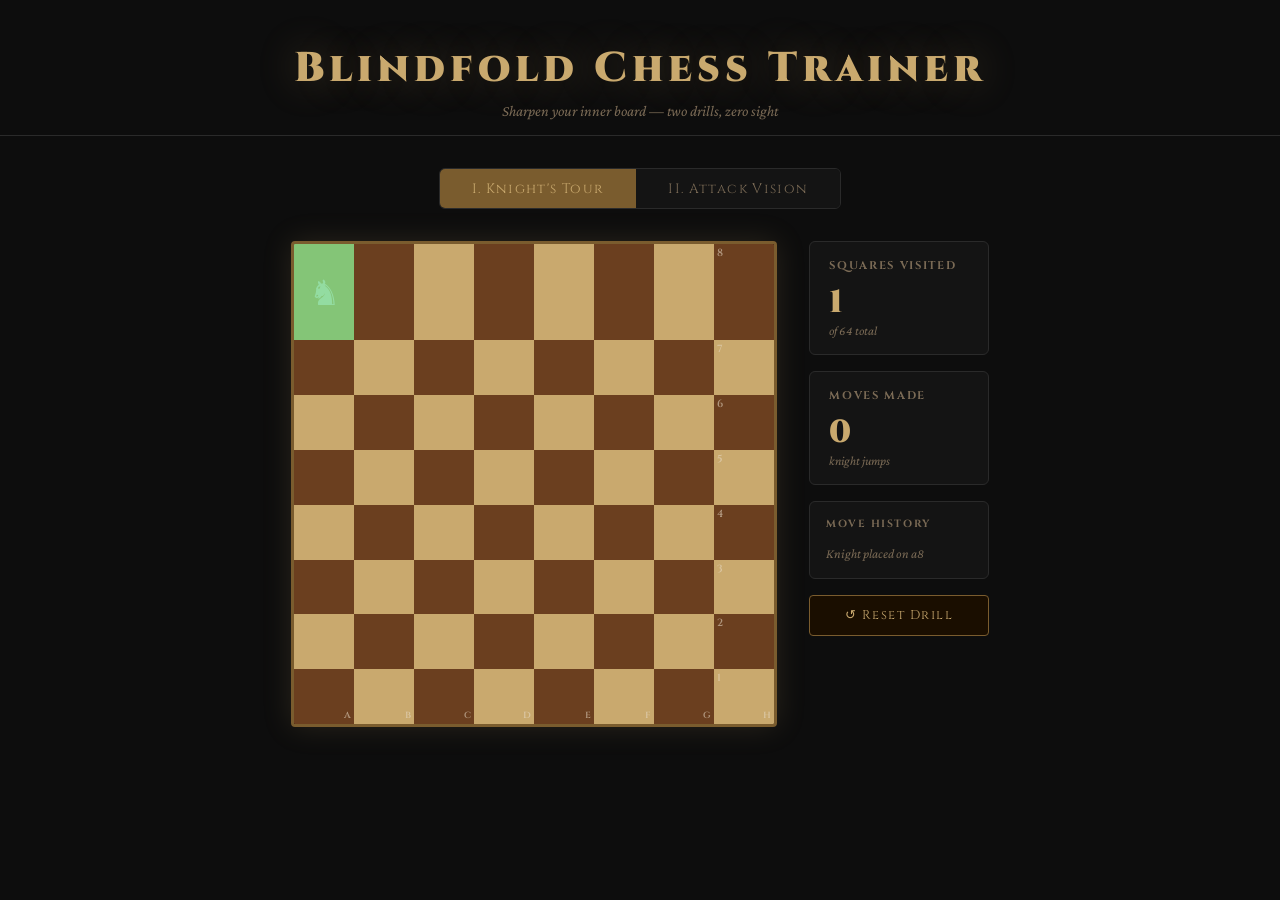
==== index.html @ e9a82d66 "added capability to make github pages website" ====
<!DOCTYPE html>
<html lang="en">

<head>
    <meta charset="UTF-8" />
    <meta name="viewport" content="width=device-width, initial-scale=1.0" />
    <title>Blindfold Chess Trainer</title>

    <!--
    ╔══════════════════════════════════════════════════════╗
    ║  DEPLOYMENT CONFIG                                   ║
    ║  Change BASE_URL to your domain if you go live.     ║
    ╚══════════════════════════════════════════════════════╝
  -->
    <script>
        const CONFIG = {
            BASE_URL: "https://r1shabh.github.io/Blindfold-Chess-Drills",  // ← GitHub Pages URL
            PORT: null,                                                      // ← no port needed for GitHub Pages
        };
    </script>

    <link rel="preconnect" href="https://fonts.googleapis.com" />
    <link rel="preconnect" href="https://fonts.gstatic.com" crossorigin />
    <link
        href="https://fonts.googleapis.com/css2?family=Cinzel:wght@400;600;900&family=Crimson+Pro:ital,wght@0,300;0,400;1,300&display=swap"
        rel="stylesheet" />

    <style>
        /* ── Variables ── */
        :root {
            --bg: #0d0d0d;
            --panel: #141414;
            --border: #2a2a2a;
            --light-sq: #c9a96e;
            --dark-sq: #6b3f1f;
            --highlight: #4ade8088;
            --knight-clr: #e8d5b7;
            --accent: #c9a96e;
            --accent-dim: #7a5c2e;
            --text: #e8dcc8;
            --text-dim: #7a6a55;
            --yes: #2d6a4f;
            --yes-hover: #40916c;
            --no: #7b2d2d;
            --no-hover: #c1121f;
            --correct: #52b788;
            --incorrect: #e63946;
            --attacked: rgba(255, 80, 80, 0.55);
            --safe: rgba(80, 200, 120, 0.45);
        }

        *,
        *::before,
        *::after {
            box-sizing: border-box;
            margin: 0;
            padding: 0;
        }

        body {
            background: var(--bg);
            color: var(--text);
            font-family: 'Crimson Pro', Georgia, serif;
            min-height: 100vh;
            display: flex;
            flex-direction: column;
            align-items: center;
        }

        /* ── Header ── */
        header {
            width: 100%;
            text-align: center;
            padding: 2.5rem 1rem 1rem;
            border-bottom: 1px solid var(--border);
        }

        header h1 {
            font-family: 'Cinzel', serif;
            font-weight: 900;
            font-size: clamp(1.6rem, 4vw, 2.6rem);
            letter-spacing: .12em;
            color: var(--accent);
            text-shadow: 0 0 40px rgba(201, 169, 110, .3);
        }

        header p {
            font-size: .95rem;
            color: var(--text-dim);
            font-style: italic;
            margin-top: .4rem;
        }

        /* ── Tab nav ── */
        nav {
            display: flex;
            gap: 0;
            margin: 2rem auto 0;
            border: 1px solid var(--border);
            border-radius: 6px;
            overflow: hidden;
        }

        nav button {
            font-family: 'Cinzel', serif;
            font-size: .85rem;
            letter-spacing: .1em;
            padding: .65rem 2rem;
            border: none;
            background: var(--panel);
            color: var(--text-dim);
            cursor: pointer;
            transition: background .2s, color .2s;
        }

        nav button.active {
            background: var(--accent-dim);
            color: var(--accent);
        }

        nav button:hover:not(.active) {
            background: #1e1e1e;
            color: var(--text);
        }

        /* ── Main content ── */
        main {
            width: 100%;
            max-width: 900px;
            padding: 2rem 1rem 3rem;
        }

        .drill {
            display: none;
            flex-direction: column;
            align-items: center;
            gap: 1.8rem;
        }

        .drill.visible {
            display: flex;
        }

        /* ── Board wrapper ── */
        .board-area {
            display: flex;
            gap: 2rem;
            align-items: flex-start;
            flex-wrap: wrap;
            justify-content: center;
        }

        /* ── Chessboard ── */
        .board-frame {
            border: 3px solid var(--accent-dim);
            box-shadow: 0 0 30px rgba(201, 169, 110, .15), inset 0 0 0 1px #000;
            border-radius: 4px;
            overflow: hidden;
        }

        .board {
            display: grid;
            grid-template-columns: repeat(8, 1fr);
            width: min(72vw, 480px);
            height: min(72vw, 480px);
        }

        .sq {
            position: relative;
            display: flex;
            align-items: center;
            justify-content: center;
            font-size: clamp(1.6rem, 5vw, 2.2rem);
            cursor: default;
            transition: background .15s;
            user-select: none;
        }

        .sq.light {
            background: var(--light-sq);
        }

        .sq.dark {
            background: var(--dark-sq);
        }

        .sq.visited::after {
            content: '';
            position: absolute;
            inset: 0;
            background: var(--highlight);
            pointer-events: none;
        }

        .sq.clickable {
            cursor: pointer;
        }

        .sq.clickable:hover {
            filter: brightness(1.25);
        }

        /* attack-drill overlays */
        .sq.attacked-sq::after {
            content: '';
            position: absolute;
            inset: 0;
            background: var(--attacked);
            pointer-events: none;
        }

        .sq.safe-sq::after {
            content: '';
            position: absolute;
            inset: 0;
            background: var(--safe);
            pointer-events: none;
        }

        /* coord labels */
        .sq .coord {
            position: absolute;
            font-size: clamp(.45rem, 1.1vw, .65rem);
            font-family: 'Cinzel', serif;
            font-weight: 600;
            opacity: .55;
            pointer-events: none;
        }

        .sq .coord.file {
            bottom: 2px;
            right: 3px;
        }

        .sq .coord.rank {
            top: 2px;
            left: 3px;
        }

        /* ── Side panel ── */
        .side-panel {
            display: flex;
            flex-direction: column;
            gap: 1rem;
            min-width: 180px;
            max-width: 220px;
        }

        .stat-box {
            background: var(--panel);
            border: 1px solid var(--border);
            border-radius: 6px;
            padding: 1rem 1.2rem;
        }

        .stat-box h3 {
            font-family: 'Cinzel', serif;
            font-size: .7rem;
            letter-spacing: .15em;
            color: var(--text-dim);
            margin-bottom: .5rem;
        }

        .stat-box .value {
            font-family: 'Cinzel', serif;
            font-size: 2rem;
            font-weight: 900;
            color: var(--accent);
        }

        .stat-box .label {
            font-size: .8rem;
            color: var(--text-dim);
            font-style: italic;
        }

        /* ── Buttons ── */
        .btn {
            font-family: 'Cinzel', serif;
            font-size: .8rem;
            letter-spacing: .12em;
            padding: .7rem 1.4rem;
            border: 1px solid var(--border);
            border-radius: 4px;
            cursor: pointer;
            transition: background .2s, color .2s, border-color .2s, transform .1s;
            background: var(--panel);
            color: var(--text);
        }

        .btn:hover {
            background: #222;
            border-color: var(--accent-dim);
            color: var(--accent);
        }

        .btn:active {
            transform: scale(.97);
        }

        .btn-reset {
            background: #1a0e00;
            border-color: var(--accent-dim);
            color: var(--accent);
            width: 100%;
        }

        .btn-reset:hover {
            background: #2a1800;
        }

        .btn-yes {
            background: var(--yes);
            border-color: #1b4332;
            color: #b7e4c7;
            flex: 1;
            font-size: .9rem;
            padding: .9rem;
        }

        .btn-yes:hover {
            background: var(--yes-hover);
            color: #fff;
            border-color: var(--yes-hover);
        }

        .btn-no {
            background: var(--no);
            border-color: #4a0e0e;
            color: #f4a5ae;
            flex: 1;
            font-size: .9rem;
            padding: .9rem;
        }

        .btn-no:hover {
            background: var(--no-hover);
            color: #fff;
            border-color: var(--no-hover);
        }

        .btn-new {
            background: #0f0f0f;
            border: 1px solid var(--accent-dim);
            color: var(--accent);
            padding: .7rem 1.6rem;
        }

        /* ── Attack drill layout ── */
        .attack-layout {
            display: flex;
            gap: 2rem;
            flex-wrap: wrap;
            justify-content: center;
            align-items: flex-start;
        }

        .attack-side {
            display: flex;
            flex-direction: column;
            gap: 1rem;
            min-width: 200px;
            max-width: 240px;
        }

        .question-card {
            background: var(--panel);
            border: 1px solid var(--border);
            border-radius: 8px;
            padding: 1.2rem 1.4rem;
            line-height: 1.7;
        }

        .question-card h3 {
            font-family: 'Cinzel', serif;
            font-size: .65rem;
            letter-spacing: .18em;
            color: var(--text-dim);
            margin-bottom: .7rem;
        }

        .question-card .q-text {
            font-size: 1.05rem;
            color: var(--text);
        }

        .question-card .q-text strong {
            color: var(--accent);
            font-style: normal;
        }

        .answer-row {
            display: flex;
            gap: .8rem;
        }

        .feedback-box {
            border-radius: 6px;
            padding: .9rem 1.2rem;
            font-size: .95rem;
            font-weight: 300;
            line-height: 1.5;
            min-height: 3.5rem;
            transition: all .3s;
            border: 1px solid transparent;
        }

        .feedback-box.correct {
            background: rgba(82, 183, 136, .12);
            border-color: var(--correct);
            color: var(--correct);
        }

        .feedback-box.incorrect {
            background: rgba(230, 57, 70, .12);
            border-color: var(--incorrect);
            color: var(--incorrect);
        }

        .feedback-box.empty {
            background: var(--panel);
            border-color: var(--border);
            color: var(--text-dim);
            font-style: italic;
        }

        .score-row {
            display: flex;
            gap: .8rem;
        }

        .score-chip {
            flex: 1;
            background: var(--panel);
            border: 1px solid var(--border);
            border-radius: 6px;
            padding: .6rem .8rem;
            text-align: center;
        }

        .score-chip .num {
            font-family: 'Cinzel', serif;
            font-size: 1.5rem;
            font-weight: 900;
        }

        .score-chip .lbl {
            font-size: .72rem;
            color: var(--text-dim);
            font-style: italic;
        }

        .score-chip.correct-chip .num {
            color: var(--correct);
        }

        .score-chip.incorrect-chip .num {
            color: var(--incorrect);
        }

        /* ── Board visibility toggle (Drill 2) ── */
        .board-cover-wrap {
            position: relative;
        }

        .board-cover {
            position: absolute;
            inset: 0;
            background: #0d0d0d;
            display: flex;
            flex-direction: column;
            align-items: center;
            justify-content: center;
            gap: .8rem;
            z-index: 10;
            border-radius: 4px;
            transition: opacity .3s;
        }

        .board-cover .cover-icon {
            font-size: 2.8rem;
            opacity: .35;
        }

        .board-cover .cover-text {
            font-family: 'Cinzel', serif;
            font-size: .7rem;
            letter-spacing: .18em;
            color: var(--text-dim);
        }

        .board-cover.hidden {
            display: none;
        }

        .btn-toggle-board {
            font-family: 'Cinzel', serif;
            font-size: .75rem;
            letter-spacing: .12em;
            padding: .55rem 1.1rem;
            border: 1px solid var(--accent-dim);
            border-radius: 4px;
            cursor: pointer;
            background: #1a0e00;
            color: var(--accent);
            transition: background .2s, color .2s;
            align-self: flex-start;
        }

        .btn-toggle-board:hover {
            background: #2a1800;
        }

        /* ── Success banner ── */
        .banner {
            background: linear-gradient(135deg, #1a3a1a, #0f2a0f);
            border: 1px solid var(--correct);
            border-radius: 8px;
            padding: 1.2rem 1.6rem;
            text-align: center;
            color: var(--correct);
            font-family: 'Cinzel', serif;
            font-size: 1rem;
            letter-spacing: .08em;
            display: none;
        }

        .banner.show {
            display: block;
        }

        /* ── Move log ── */
        .move-log {
            background: var(--panel);
            border: 1px solid var(--border);
            border-radius: 6px;
            padding: .8rem 1rem;
            max-height: 200px;
            overflow-y: auto;
            font-size: .82rem;
            color: var(--text-dim);
            font-style: italic;
            line-height: 1.8;
        }

        .move-log h3 {
            font-family: 'Cinzel', serif;
            font-size: .65rem;
            letter-spacing: .15em;
            color: var(--text-dim);
            margin-bottom: .5rem;
            font-style: normal;
        }

        /* scrollbar */
        ::-webkit-scrollbar {
            width: 6px;
        }

        ::-webkit-scrollbar-track {
            background: #0d0d0d;
        }

        ::-webkit-scrollbar-thumb {
            background: var(--accent-dim);
            border-radius: 3px;
        }

        @media (max-width: 540px) {
            .board {
                width: 90vw;
                height: 90vw;
            }

            nav button {
                padding: .55rem 1.1rem;
                font-size: .75rem;
            }
        }
    </style>
</head>

<body>

    <header>
        <h1>Blindfold Chess Trainer</h1>
        <p>Sharpen your inner board — two drills, zero sight</p>
    </header>

    <nav>
        <button id="tab1" class="active" onclick="showDrill(1)">I. Knight's Tour</button>
        <button id="tab2" onclick="showDrill(2)">II. Attack Vision</button>
    </nav>

    <main>

        <!-- ═══════════════════════════════════════════
       DRILL 1 — KNIGHT'S TOUR
  ═══════════════════════════════════════════ -->
        <section id="drill1" class="drill visible">
            <div class="board-area">
                <div class="board-frame">
                    <div class="board" id="ktBoard"></div>
                </div>

                <div class="side-panel">
                    <div class="stat-box">
                        <h3>SQUARES VISITED</h3>
                        <div class="value" id="ktCount">1</div>
                        <div class="label">of 64 total</div>
                    </div>
                    <div class="stat-box">
                        <h3>MOVES MADE</h3>
                        <div class="value" id="ktMoves">0</div>
                        <div class="label">knight jumps</div>
                    </div>

                    <div class="move-log" id="ktLog">
                        <h3>MOVE HISTORY</h3>
                        <span id="ktLogInner">Knight placed on a8</span>
                    </div>

                    <div id="ktBanner" class="banner">
                        ♞ Tour Complete!<br />Every square visited.
                    </div>

                    <button class="btn btn-reset" onclick="resetKt()">↺ Reset Drill</button>
                </div>
            </div>
        </section>

        <!-- ═══════════════════════════════════════════
       DRILL 2 — ATTACK VISION
  ═══════════════════════════════════════════ -->
        <section id="drill2" class="drill">
            <div class="attack-layout">
                <div class="board-cover-wrap">
                    <div class="board-frame">
                        <div class="board" id="atkBoard"></div>
                    </div>
                    <div class="board-cover" id="atkCover">
                        <span class="cover-icon">♟</span>
                        <span class="cover-text">BOARD HIDDEN</span>
                    </div>
                </div>

                <div class="attack-side">
                    <div class="question-card">
                        <h3>THE QUESTION</h3>
                        <div class="q-text" id="atkQuestion">Press "New Question" to begin.</div>
                    </div>

                    <div class="answer-row">
                        <button class="btn btn-yes" onclick="answer(true)">✓ YES</button>
                        <button class="btn btn-no" onclick="answer(false)">✗ NO</button>
                    </div>

                    <div class="feedback-box empty" id="atkFeedback">Your answer will appear here.</div>

                    <div class="score-row">
                        <div class="score-chip correct-chip">
                            <div class="num" id="scoreCorrect">0</div>
                            <div class="lbl">correct</div>
                        </div>
                        <div class="score-chip incorrect-chip">
                            <div class="num" id="scoreIncorrect">0</div>
                            <div class="lbl">incorrect</div>
                        </div>
                    </div>

                    <div style="display:flex; gap:.6rem; flex-wrap:wrap;">
                        <button class="btn btn-new" onclick="newQuestion()">⟳ New Question</button>
                        <button class="btn-toggle-board" id="btnToggleBoard" onclick="toggleBoard()">👁 Show
                            Board</button>
                    </div>
                </div>
            </div>
        </section>

    </main>

    <script>
        // ════════════════════════════════════════════════════════
        // UTILITIES
        // ════════════════════════════════════════════════════════
        const FILES = ['a', 'b', 'c', 'd', 'e', 'f', 'g', 'h'];

        function sqName(col, row) {
            // col 0-7 (a-h), row 0-7 (rank 8 at top → rank 1 at bottom visually)
            return FILES[col] + (8 - row);
        }

        function idx(col, row) { return row * 8 + col; }

        // ════════════════════════════════════════════════════════
        // TAB SWITCHING
        // ════════════════════════════════════════════════════════
        function showDrill(n) {
            document.querySelectorAll('.drill').forEach(d => d.classList.remove('visible'));
            document.querySelectorAll('nav button').forEach(b => b.classList.remove('active'));
            document.getElementById('drill' + n).classList.add('visible');
            document.getElementById('tab' + n).classList.add('active');
        }

        // ════════════════════════════════════════════════════════
        // DRILL 1 — KNIGHT'S TOUR
        // ════════════════════════════════════════════════════════
        let ktVisited = new Set();
        let ktCurrent = null; // {col, row}
        let ktMoveCount = 0;
        let ktMoveHistory = [];

        const KT_DELTAS = [
            [-2, -1], [-2, 1], [-1, -2], [-1, 2],
            [1, -2], [1, 2], [2, -1], [2, 1]
        ];

        function knightMoves(col, row) {
            return KT_DELTAS.map(([dc, dr]) => ({ col: col + dc, row: row + dr }))
                .filter(p => p.col >= 0 && p.col < 8 && p.row >= 0 && p.row < 8);
        }

        function buildKtBoard() {
            const board = document.getElementById('ktBoard');
            board.innerHTML = '';
            for (let r = 0; r < 8; r++) {
                for (let c = 0; c < 8; c++) {
                    const sq = document.createElement('div');
                    sq.className = 'sq ' + ((r + c) % 2 === 0 ? 'light' : 'dark');
                    sq.id = 'kt-' + idx(c, r);
                    sq.dataset.col = c;
                    sq.dataset.row = r;

                    // coord labels
                    if (c === 7) {
                        const rankEl = document.createElement('span');
                        rankEl.className = 'coord rank';
                        rankEl.textContent = 8 - r;
                        sq.appendChild(rankEl);
                    }
                    if (r === 7) {
                        const fileEl = document.createElement('span');
                        fileEl.className = 'coord file';
                        fileEl.textContent = FILES[c];
                        sq.appendChild(fileEl);
                    }

                    sq.addEventListener('click', ktClick);
                    board.appendChild(sq);
                }
            }
            ktVisited.clear();
            ktCurrent = { col: 0, row: 0 }; // a8 = top-left
            ktMoveCount = 0;
            ktMoveHistory = ['♞ → a8'];
            ktVisited.add(idx(0, 0));
            renderKtBoard();
            document.getElementById('ktCount').textContent = '1';
            document.getElementById('ktMoves').textContent = '0';
            document.getElementById('ktLogInner').textContent = 'Knight placed on a8';
            document.getElementById('ktBanner').classList.remove('show');
        }

        function renderKtBoard() {
            const validMoves = knightMoves(ktCurrent.col, ktCurrent.row)
                .filter(p => !ktVisited.has(idx(p.col, p.row)));

            for (let r = 0; r < 8; r++) {
                for (let c = 0; c < 8; c++) {
                    const sq = document.getElementById('kt-' + idx(c, r));
                    sq.classList.remove('visited', 'clickable');
                    // Clear knight glyph
                    const glyph = sq.querySelector('.piece');
                    if (glyph) glyph.remove();

                    if (ktVisited.has(idx(c, r))) {
                        sq.classList.add('visited');
                    }
                    if (c === ktCurrent.col && r === ktCurrent.row) {
                        const span = document.createElement('span');
                        span.className = 'piece';
                        span.textContent = '♞';
                        sq.appendChild(span);
                    }
                    const isValid = validMoves.some(p => p.col === c && p.row === r);
                    if (isValid) sq.classList.add('clickable');
                }
            }
        }

        function ktClick(e) {
            const sq = e.currentTarget;
            const col = parseInt(sq.dataset.col);
            const row = parseInt(sq.dataset.row);
            if (!sq.classList.contains('clickable')) return;

            ktCurrent = { col, row };
            ktVisited.add(idx(col, row));
            ktMoveCount++;

            const name = sqName(col, row);
            ktMoveHistory.push(name);

            document.getElementById('ktCount').textContent = ktVisited.size;
            document.getElementById('ktMoves').textContent = ktMoveCount;
            document.getElementById('ktLogInner').textContent = ktMoveHistory.join(' → ');

            renderKtBoard();

            if (ktVisited.size === 64) {
                document.getElementById('ktBanner').classList.add('show');
            }
        }

        function resetKt() {
            buildKtBoard();
        }

        // ════════════════════════════════════════════════════════
        // DRILL 2 — ATTACK VISION
        // ════════════════════════════════════════════════════════
        const PIECES = ['♟ Pawn', '♜ Rook', '♝ Bishop', '♛ Queen', '♞ Knight', '♚ King'];
        const PIECE_NAMES = ['Pawn', 'Rook', 'Bishop', 'Queen', 'Knight', 'King'];

        let atkPiece = null;      // e.g. 'Queen'
        let atkFrom = null;      // {col, row}
        let atkTarget = null;     // {col, row}
        let atkAnswer = null;     // true if piece attacks target
        let atkAnswered = false;
        let scoreCorrect = 0;
        let scoreIncorrect = 0;
        let boardVisible = false; // board is hidden by default

        function toggleBoard() {
            boardVisible = !boardVisible;
            const cover = document.getElementById('atkCover');
            const btn = document.getElementById('btnToggleBoard');
            if (boardVisible) {
                cover.classList.add('hidden');
                btn.textContent = '🙈 Hide Board';
                // If already answered, make sure reveal overlay is shown
                if (atkAnswered) renderAtkBoard(true);
                else renderAtkBoard(false);
            } else {
                cover.classList.remove('hidden');
                btn.textContent = '👁 Show Board';
            }
        }

        function buildAtkBoard() {
            const board = document.getElementById('atkBoard');
            board.innerHTML = '';
            for (let r = 0; r < 8; r++) {
                for (let c = 0; c < 8; c++) {
                    const sq = document.createElement('div');
                    sq.className = 'sq ' + ((r + c) % 2 === 0 ? 'light' : 'dark');
                    sq.id = 'atk-' + idx(c, r);

                    if (c === 7) {
                        const rankEl = document.createElement('span');
                        rankEl.className = 'coord rank';
                        rankEl.textContent = 8 - r;
                        sq.appendChild(rankEl);
                    }
                    if (r === 7) {
                        const fileEl = document.createElement('span');
                        fileEl.className = 'coord file';
                        fileEl.textContent = FILES[c];
                        sq.appendChild(fileEl);
                    }
                    board.appendChild(sq);
                }
            }
        }

        function randInt(n) { return Math.floor(Math.random() * n); }

        function getAttackedSquares(piece, col, row) {
            const squares = [];
            const dirs = {
                Rook: [[1, 0], [-1, 0], [0, 1], [0, -1]],
                Bishop: [[1, 1], [1, -1], [-1, 1], [-1, -1]],
                Queen: [[1, 0], [-1, 0], [0, 1], [0, -1], [1, 1], [1, -1], [-1, 1], [-1, -1]],
                King: [[1, 0], [-1, 0], [0, 1], [0, -1], [1, 1], [1, -1], [-1, 1], [-1, -1]],
                Knight: [[-2, -1], [-2, 1], [-1, -2], [-1, 2], [1, -2], [1, 2], [2, -1], [2, 1]],
                Pawn: [[1, -1], [-1, -1]] // white pawn attacks diagonally upward (row decreases)
            };

            if (piece === 'Knight' || piece === 'King' || piece === 'Pawn') {
                for (const [dc, dr] of dirs[piece]) {
                    const nc = col + dc, nr = row + dr;
                    if (nc >= 0 && nc < 8 && nr >= 0 && nr < 8) squares.push({ col: nc, row: nr });
                }
            } else {
                // sliding pieces
                for (const [dc, dr] of dirs[piece]) {
                    let nc = col + dc, nr = row + dr;
                    while (nc >= 0 && nc < 8 && nr >= 0 && nr < 8) {
                        squares.push({ col: nc, row: nr });
                        nc += dc; nr += dr;
                    }
                }
            }
            return squares;
        }

        function isAttacked(piece, fromCol, fromRow, targetCol, targetRow) {
            return getAttackedSquares(piece, fromCol, fromRow)
                .some(s => s.col === targetCol && s.row === targetRow);
        }

        function newQuestion() {
            atkAnswered = false;

            // Pick random piece
            const pi = randInt(PIECE_NAMES.length);
            atkPiece = PIECE_NAMES[pi];

            // Pick random from-square
            atkFrom = { col: randInt(8), row: randInt(8) };

            // Decide: 50% chance the target IS attacked, 50% not
            const shouldAttack = Math.random() < 0.5;

            const attacked = getAttackedSquares(atkPiece, atkFrom.col, atkFrom.row);

            if (shouldAttack && attacked.length > 0) {
                // Pick a random attacked square as target
                const choice = attacked[randInt(attacked.length)];
                atkTarget = choice;
                atkAnswer = true;
            } else {
                // Pick a non-attacked square (not the from square)
                const all = [];
                for (let r = 0; r < 8; r++)
                    for (let c = 0; c < 8; c++)
                        if (!(c === atkFrom.col && r === atkFrom.row) &&
                            !attacked.some(s => s.col === c && s.row === r))
                            all.push({ col: c, row: r });

                if (all.length === 0) {
                    // Fallback: just pick an attacked square
                    atkTarget = attacked[randInt(attacked.length)] || { col: 0, row: 0 };
                    atkAnswer = true;
                } else {
                    atkTarget = all[randInt(all.length)];
                    atkAnswer = false;
                }
            }

            // Update UI
            const fromName = sqName(atkFrom.col, atkFrom.row);
            const targetName = sqName(atkTarget.col, atkTarget.row);
            const pieceIcon = PIECES[pi].split(' ')[0];
            const pieceName = PIECES[pi].split(' ')[1];

            document.getElementById('atkQuestion').innerHTML =
                `A <strong>${pieceIcon} ${pieceName}</strong> is on <strong>${fromName}</strong>.<br>
     Does it attack <strong>${targetName}</strong>?`;

            // Feedback reset
            const fb = document.getElementById('atkFeedback');
            fb.className = 'feedback-box empty';
            fb.textContent = 'Your answer will appear here.';

            // Render board (only draw pieces/state; cover handles visibility)
            renderAtkBoard(false);
        }

        function renderAtkBoard(reveal) {
            for (let r = 0; r < 8; r++) {
                for (let c = 0; c < 8; c++) {
                    const sq = document.getElementById('atk-' + idx(c, r));
                    sq.classList.remove('attacked-sq', 'safe-sq');
                    const piece = sq.querySelector('.piece');
                    if (piece) piece.remove();

                    if (c === atkFrom?.col && r === atkFrom?.row) {
                        const span = document.createElement('span');
                        span.className = 'piece';
                        span.textContent = atkPiece ? PIECES[PIECE_NAMES.indexOf(atkPiece)].split(' ')[0] : '';
                        sq.appendChild(span);
                    }
                    if (c === atkTarget?.col && r === atkTarget?.row) {
                        const span = document.createElement('span');
                        span.className = 'piece';
                        span.textContent = '◎';
                        span.style.fontSize = 'clamp(1rem,3vw,1.4rem)';
                        span.style.color = '#fff';
                        span.style.opacity = '.6';
                        sq.appendChild(span);
                    }

                    if (reveal) {
                        // highlight all attacked squares
                        const attacked = getAttackedSquares(atkPiece, atkFrom.col, atkFrom.row);
                        if (attacked.some(s => s.col === c && s.row === r)) {
                            sq.classList.add('attacked-sq');
                        }
                    }
                }
            }
        }

        function answer(userSays) {
            if (!atkPiece || atkAnswered) return;
            atkAnswered = true;

            const correct = (userSays === atkAnswer);
            const fb = document.getElementById('atkFeedback');

            if (correct) {
                scoreCorrect++;
                fb.className = 'feedback-box correct';
                fb.textContent = '✓ Correct! ' + (atkAnswer
                    ? `The ${atkPiece} on ${sqName(atkFrom.col, atkFrom.row)} does attack ${sqName(atkTarget.col, atkTarget.row)}.`
                    : `The ${atkPiece} on ${sqName(atkFrom.col, atkFrom.row)} does NOT attack ${sqName(atkTarget.col, atkTarget.row)}.`);
            } else {
                scoreIncorrect++;
                fb.className = 'feedback-box incorrect';
                fb.textContent = '✗ Wrong. ' + (atkAnswer
                    ? `The ${atkPiece} on ${sqName(atkFrom.col, atkFrom.row)} DOES attack ${sqName(atkTarget.col, atkTarget.row)}.`
                    : `The ${atkPiece} on ${sqName(atkFrom.col, atkFrom.row)} does NOT attack ${sqName(atkTarget.col, atkTarget.row)}.`);
            }

            document.getElementById('scoreCorrect').textContent = scoreCorrect;
            document.getElementById('scoreIncorrect').textContent = scoreIncorrect;

            // Reveal attacked squares — but only if the board is currently visible
            if (boardVisible) renderAtkBoard(true);
        }

        // ════════════════════════════════════════════════════════
        // INIT
        // ════════════════════════════════════════════════════════
        buildKtBoard();
        buildAtkBoard();
    </script>
</body>

</html>
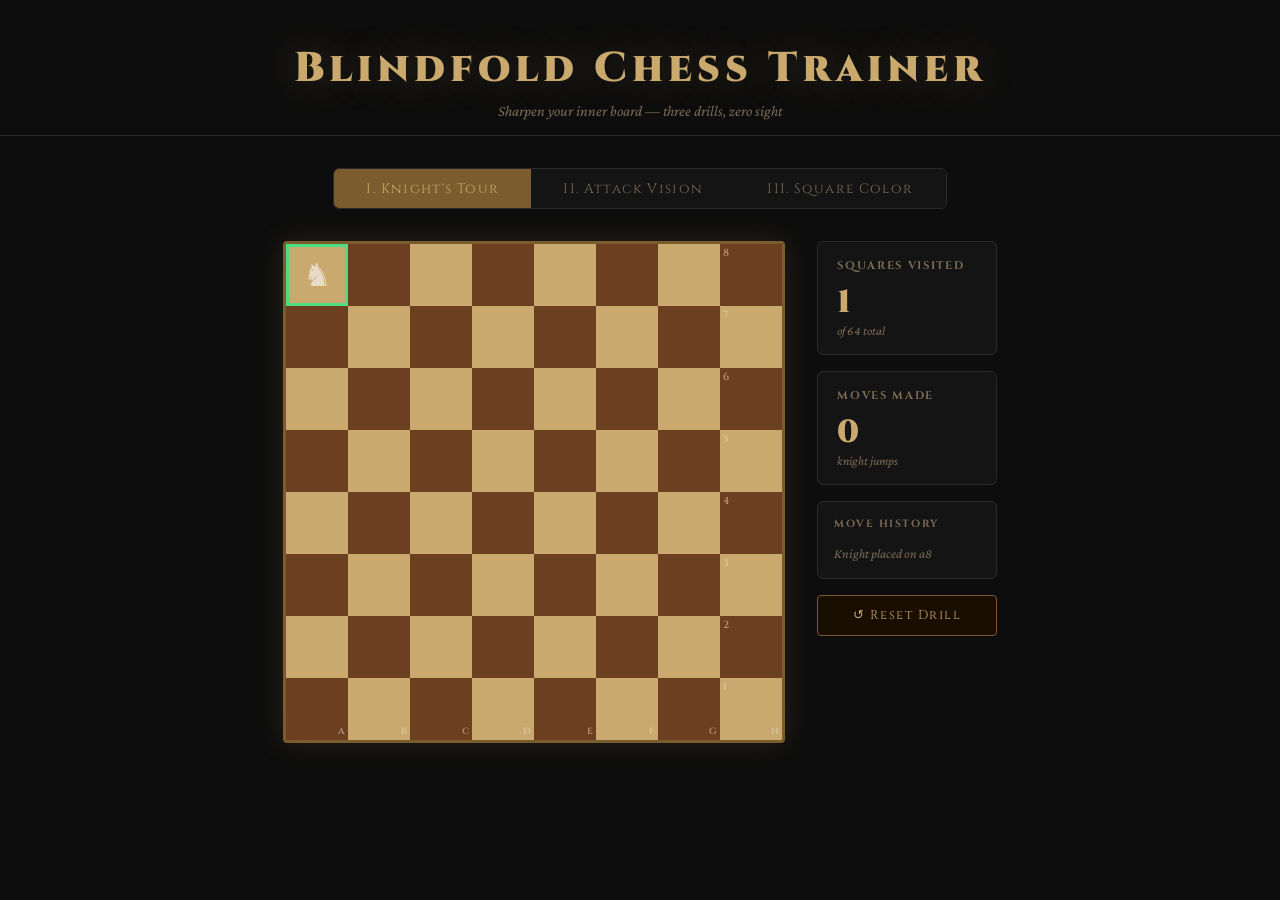
==== commit 9200e7bf: "added third drill" ====
--- a/index.html
+++ b/index.html
@@ -1,1041 +1,150 @@
 <!DOCTYPE html>
 <html lang="en">
+<head>
+  <meta charset="UTF-8" />
+  <meta name="viewport" content="width=device-width, initial-scale=1.0" />
+  <title>Blindfold Chess Trainer</title>
 
-<head>
-    <meta charset="UTF-8" />
-    <meta name="viewport" content="width=device-width, initial-scale=1.0" />
-    <title>Blindfold Chess Trainer</title>
-
-    <!--
-    ╔══════════════════════════════════════════════════════╗
-    ║  DEPLOYMENT CONFIG                                   ║
-    ║  Change BASE_URL to your domain if you go live.     ║
-    ╚══════════════════════════════════════════════════════╝
-  -->
-    <script>
-        const CONFIG = {
-            BASE_URL: "https://r1shabh.github.io/Blindfold-Chess-Drills",  // ← GitHub Pages URL
-            PORT: null,                                                      // ← no port needed for GitHub Pages
-        };
-    </script>
-
-    <link rel="preconnect" href="https://fonts.googleapis.com" />
-    <link rel="preconnect" href="https://fonts.gstatic.com" crossorigin />
-    <link
-        href="https://fonts.googleapis.com/css2?family=Cinzel:wght@400;600;900&family=Crimson+Pro:ital,wght@0,300;0,400;1,300&display=swap"
-        rel="stylesheet" />
-
-    <style>
-        /* ── Variables ── */
-        :root {
-            --bg: #0d0d0d;
-            --panel: #141414;
-            --border: #2a2a2a;
-            --light-sq: #c9a96e;
-            --dark-sq: #6b3f1f;
-            --highlight: #4ade8088;
-            --knight-clr: #e8d5b7;
-            --accent: #c9a96e;
-            --accent-dim: #7a5c2e;
-            --text: #e8dcc8;
-            --text-dim: #7a6a55;
-            --yes: #2d6a4f;
-            --yes-hover: #40916c;
-            --no: #7b2d2d;
-            --no-hover: #c1121f;
-            --correct: #52b788;
-            --incorrect: #e63946;
-            --attacked: rgba(255, 80, 80, 0.55);
-            --safe: rgba(80, 200, 120, 0.45);
-        }
-
-        *,
-        *::before,
-        *::after {
-            box-sizing: border-box;
-            margin: 0;
-            padding: 0;
-        }
-
-        body {
-            background: var(--bg);
-            color: var(--text);
-            font-family: 'Crimson Pro', Georgia, serif;
-            min-height: 100vh;
-            display: flex;
-            flex-direction: column;
-            align-items: center;
-        }
-
-        /* ── Header ── */
-        header {
-            width: 100%;
-            text-align: center;
-            padding: 2.5rem 1rem 1rem;
-            border-bottom: 1px solid var(--border);
-        }
-
-        header h1 {
-            font-family: 'Cinzel', serif;
-            font-weight: 900;
-            font-size: clamp(1.6rem, 4vw, 2.6rem);
-            letter-spacing: .12em;
-            color: var(--accent);
-            text-shadow: 0 0 40px rgba(201, 169, 110, .3);
-        }
-
-        header p {
-            font-size: .95rem;
-            color: var(--text-dim);
-            font-style: italic;
-            margin-top: .4rem;
-        }
-
-        /* ── Tab nav ── */
-        nav {
-            display: flex;
-            gap: 0;
-            margin: 2rem auto 0;
-            border: 1px solid var(--border);
-            border-radius: 6px;
-            overflow: hidden;
-        }
-
-        nav button {
-            font-family: 'Cinzel', serif;
-            font-size: .85rem;
-            letter-spacing: .1em;
-            padding: .65rem 2rem;
-            border: none;
-            background: var(--panel);
-            color: var(--text-dim);
-            cursor: pointer;
-            transition: background .2s, color .2s;
-        }
-
-        nav button.active {
-            background: var(--accent-dim);
-            color: var(--accent);
-        }
-
-        nav button:hover:not(.active) {
-            background: #1e1e1e;
-            color: var(--text);
-        }
-
-        /* ── Main content ── */
-        main {
-            width: 100%;
-            max-width: 900px;
-            padding: 2rem 1rem 3rem;
-        }
-
-        .drill {
-            display: none;
-            flex-direction: column;
-            align-items: center;
-            gap: 1.8rem;
-        }
-
-        .drill.visible {
-            display: flex;
-        }
-
-        /* ── Board wrapper ── */
-        .board-area {
-            display: flex;
-            gap: 2rem;
-            align-items: flex-start;
-            flex-wrap: wrap;
-            justify-content: center;
-        }
-
-        /* ── Chessboard ── */
-        .board-frame {
-            border: 3px solid var(--accent-dim);
-            box-shadow: 0 0 30px rgba(201, 169, 110, .15), inset 0 0 0 1px #000;
-            border-radius: 4px;
-            overflow: hidden;
-        }
-
-        .board {
-            display: grid;
-            grid-template-columns: repeat(8, 1fr);
-            width: min(72vw, 480px);
-            height: min(72vw, 480px);
-        }
-
-        .sq {
-            position: relative;
-            display: flex;
-            align-items: center;
-            justify-content: center;
-            font-size: clamp(1.6rem, 5vw, 2.2rem);
-            cursor: default;
-            transition: background .15s;
-            user-select: none;
-        }
-
-        .sq.light {
-            background: var(--light-sq);
-        }
-
-        .sq.dark {
-            background: var(--dark-sq);
-        }
-
-        .sq.visited::after {
-            content: '';
-            position: absolute;
-            inset: 0;
-            background: var(--highlight);
-            pointer-events: none;
-        }
-
-        .sq.clickable {
-            cursor: pointer;
-        }
-
-        .sq.clickable:hover {
-            filter: brightness(1.25);
-        }
-
-        /* attack-drill overlays */
-        .sq.attacked-sq::after {
-            content: '';
-            position: absolute;
-            inset: 0;
-            background: var(--attacked);
-            pointer-events: none;
-        }
-
-        .sq.safe-sq::after {
-            content: '';
-            position: absolute;
-            inset: 0;
-            background: var(--safe);
-            pointer-events: none;
-        }
-
-        /* coord labels */
-        .sq .coord {
-            position: absolute;
-            font-size: clamp(.45rem, 1.1vw, .65rem);
-            font-family: 'Cinzel', serif;
-            font-weight: 600;
-            opacity: .55;
-            pointer-events: none;
-        }
-
-        .sq .coord.file {
-            bottom: 2px;
-            right: 3px;
-        }
-
-        .sq .coord.rank {
-            top: 2px;
-            left: 3px;
-        }
-
-        /* ── Side panel ── */
-        .side-panel {
-            display: flex;
-            flex-direction: column;
-            gap: 1rem;
-            min-width: 180px;
-            max-width: 220px;
-        }
-
-        .stat-box {
-            background: var(--panel);
-            border: 1px solid var(--border);
-            border-radius: 6px;
-            padding: 1rem 1.2rem;
-        }
-
-        .stat-box h3 {
-            font-family: 'Cinzel', serif;
-            font-size: .7rem;
-            letter-spacing: .15em;
-            color: var(--text-dim);
-            margin-bottom: .5rem;
-        }
-
-        .stat-box .value {
-            font-family: 'Cinzel', serif;
-            font-size: 2rem;
-            font-weight: 900;
-            color: var(--accent);
-        }
-
-        .stat-box .label {
-            font-size: .8rem;
-            color: var(--text-dim);
-            font-style: italic;
-        }
-
-        /* ── Buttons ── */
-        .btn {
-            font-family: 'Cinzel', serif;
-            font-size: .8rem;
-            letter-spacing: .12em;
-            padding: .7rem 1.4rem;
-            border: 1px solid var(--border);
-            border-radius: 4px;
-            cursor: pointer;
-            transition: background .2s, color .2s, border-color .2s, transform .1s;
-            background: var(--panel);
-            color: var(--text);
-        }
-
-        .btn:hover {
-            background: #222;
-            border-color: var(--accent-dim);
-            color: var(--accent);
-        }
-
-        .btn:active {
-            transform: scale(.97);
-        }
-
-        .btn-reset {
-            background: #1a0e00;
-            border-color: var(--accent-dim);
-            color: var(--accent);
-            width: 100%;
-        }
-
-        .btn-reset:hover {
-            background: #2a1800;
-        }
-
-        .btn-yes {
-            background: var(--yes);
-            border-color: #1b4332;
-            color: #b7e4c7;
-            flex: 1;
-            font-size: .9rem;
-            padding: .9rem;
-        }
-
-        .btn-yes:hover {
-            background: var(--yes-hover);
-            color: #fff;
-            border-color: var(--yes-hover);
-        }
-
-        .btn-no {
-            background: var(--no);
-            border-color: #4a0e0e;
-            color: #f4a5ae;
-            flex: 1;
-            font-size: .9rem;
-            padding: .9rem;
-        }
-
-        .btn-no:hover {
-            background: var(--no-hover);
-            color: #fff;
-            border-color: var(--no-hover);
-        }
-
-        .btn-new {
-            background: #0f0f0f;
-            border: 1px solid var(--accent-dim);
-            color: var(--accent);
-            padding: .7rem 1.6rem;
-        }
-
-        /* ── Attack drill layout ── */
-        .attack-layout {
-            display: flex;
-            gap: 2rem;
-            flex-wrap: wrap;
-            justify-content: center;
-            align-items: flex-start;
-        }
-
-        .attack-side {
-            display: flex;
-            flex-direction: column;
-            gap: 1rem;
-            min-width: 200px;
-            max-width: 240px;
-        }
-
-        .question-card {
-            background: var(--panel);
-            border: 1px solid var(--border);
-            border-radius: 8px;
-            padding: 1.2rem 1.4rem;
-            line-height: 1.7;
-        }
-
-        .question-card h3 {
-            font-family: 'Cinzel', serif;
-            font-size: .65rem;
-            letter-spacing: .18em;
-            color: var(--text-dim);
-            margin-bottom: .7rem;
-        }
-
-        .question-card .q-text {
-            font-size: 1.05rem;
-            color: var(--text);
-        }
-
-        .question-card .q-text strong {
-            color: var(--accent);
-            font-style: normal;
-        }
-
-        .answer-row {
-            display: flex;
-            gap: .8rem;
-        }
-
-        .feedback-box {
-            border-radius: 6px;
-            padding: .9rem 1.2rem;
-            font-size: .95rem;
-            font-weight: 300;
-            line-height: 1.5;
-            min-height: 3.5rem;
-            transition: all .3s;
-            border: 1px solid transparent;
-        }
-
-        .feedback-box.correct {
-            background: rgba(82, 183, 136, .12);
-            border-color: var(--correct);
-            color: var(--correct);
-        }
-
-        .feedback-box.incorrect {
-            background: rgba(230, 57, 70, .12);
-            border-color: var(--incorrect);
-            color: var(--incorrect);
-        }
-
-        .feedback-box.empty {
-            background: var(--panel);
-            border-color: var(--border);
-            color: var(--text-dim);
-            font-style: italic;
-        }
-
-        .score-row {
-            display: flex;
-            gap: .8rem;
-        }
-
-        .score-chip {
-            flex: 1;
-            background: var(--panel);
-            border: 1px solid var(--border);
-            border-radius: 6px;
-            padding: .6rem .8rem;
-            text-align: center;
-        }
-
-        .score-chip .num {
-            font-family: 'Cinzel', serif;
-            font-size: 1.5rem;
-            font-weight: 900;
-        }
-
-        .score-chip .lbl {
-            font-size: .72rem;
-            color: var(--text-dim);
-            font-style: italic;
-        }
-
-        .score-chip.correct-chip .num {
-            color: var(--correct);
-        }
-
-        .score-chip.incorrect-chip .num {
-            color: var(--incorrect);
-        }
-
-        /* ── Board visibility toggle (Drill 2) ── */
-        .board-cover-wrap {
-            position: relative;
-        }
-
-        .board-cover {
-            position: absolute;
-            inset: 0;
-            background: #0d0d0d;
-            display: flex;
-            flex-direction: column;
-            align-items: center;
-            justify-content: center;
-            gap: .8rem;
-            z-index: 10;
-            border-radius: 4px;
-            transition: opacity .3s;
-        }
-
-        .board-cover .cover-icon {
-            font-size: 2.8rem;
-            opacity: .35;
-        }
-
-        .board-cover .cover-text {
-            font-family: 'Cinzel', serif;
-            font-size: .7rem;
-            letter-spacing: .18em;
-            color: var(--text-dim);
-        }
-
-        .board-cover.hidden {
-            display: none;
-        }
-
-        .btn-toggle-board {
-            font-family: 'Cinzel', serif;
-            font-size: .75rem;
-            letter-spacing: .12em;
-            padding: .55rem 1.1rem;
-            border: 1px solid var(--accent-dim);
-            border-radius: 4px;
-            cursor: pointer;
-            background: #1a0e00;
-            color: var(--accent);
-            transition: background .2s, color .2s;
-            align-self: flex-start;
-        }
-
-        .btn-toggle-board:hover {
-            background: #2a1800;
-        }
-
-        /* ── Success banner ── */
-        .banner {
-            background: linear-gradient(135deg, #1a3a1a, #0f2a0f);
-            border: 1px solid var(--correct);
-            border-radius: 8px;
-            padding: 1.2rem 1.6rem;
-            text-align: center;
-            color: var(--correct);
-            font-family: 'Cinzel', serif;
-            font-size: 1rem;
-            letter-spacing: .08em;
-            display: none;
-        }
-
-        .banner.show {
-            display: block;
-        }
-
-        /* ── Move log ── */
-        .move-log {
-            background: var(--panel);
-            border: 1px solid var(--border);
-            border-radius: 6px;
-            padding: .8rem 1rem;
-            max-height: 200px;
-            overflow-y: auto;
-            font-size: .82rem;
-            color: var(--text-dim);
-            font-style: italic;
-            line-height: 1.8;
-        }
-
-        .move-log h3 {
-            font-family: 'Cinzel', serif;
-            font-size: .65rem;
-            letter-spacing: .15em;
-            color: var(--text-dim);
-            margin-bottom: .5rem;
-            font-style: normal;
-        }
-
-        /* scrollbar */
-        ::-webkit-scrollbar {
-            width: 6px;
-        }
-
-        ::-webkit-scrollbar-track {
-            background: #0d0d0d;
-        }
-
-        ::-webkit-scrollbar-thumb {
-            background: var(--accent-dim);
-            border-radius: 3px;
-        }
-
-        @media (max-width: 540px) {
-            .board {
-                width: 90vw;
-                height: 90vw;
-            }
-
-            nav button {
-                padding: .55rem 1.1rem;
-                font-size: .75rem;
-            }
-        }
-    </style>
+  <link rel="preconnect" href="https://fonts.googleapis.com" />
+  <link rel="preconnect" href="https://fonts.gstatic.com" crossorigin />
+  <link href="https://fonts.googleapis.com/css2?family=Cinzel:wght@400;600;900&family=Crimson+Pro:ital,wght@0,300;0,400;1,300&display=swap" rel="stylesheet" />
+  <link rel="stylesheet" href="styles.css" />
 </head>
-
 <body>
 
-    <header>
-        <h1>Blindfold Chess Trainer</h1>
-        <p>Sharpen your inner board — two drills, zero sight</p>
-    </header>
+<header>
+  <h1>Blindfold Chess Trainer</h1>
+  <p>Sharpen your inner board — three drills, zero sight</p>
+</header>
 
-    <nav>
-        <button id="tab1" class="active" onclick="showDrill(1)">I. Knight's Tour</button>
-        <button id="tab2" onclick="showDrill(2)">II. Attack Vision</button>
-    </nav>
+<nav>
+  <button id="tab1" class="active" onclick="showDrill(1)">I. Knight's Tour</button>
+  <button id="tab2"               onclick="showDrill(2)">II. Attack Vision</button>
+  <button id="tab3"               onclick="showDrill(3)">III. Square Color</button>
+</nav>
 
-    <main>
+<main>
 
-        <!-- ═══════════════════════════════════════════
+  <!-- ═══════════════════════════════════════════
        DRILL 1 — KNIGHT'S TOUR
   ═══════════════════════════════════════════ -->
-        <section id="drill1" class="drill visible">
-            <div class="board-area">
-                <div class="board-frame">
-                    <div class="board" id="ktBoard"></div>
-                </div>
+  <section id="drill1" class="drill visible">
+    <div class="board-area">
+      <div class="board-frame">
+        <div class="board" id="ktBoard"></div>
+      </div>
 
-                <div class="side-panel">
-                    <div class="stat-box">
-                        <h3>SQUARES VISITED</h3>
-                        <div class="value" id="ktCount">1</div>
-                        <div class="label">of 64 total</div>
-                    </div>
-                    <div class="stat-box">
-                        <h3>MOVES MADE</h3>
-                        <div class="value" id="ktMoves">0</div>
-                        <div class="label">knight jumps</div>
-                    </div>
+      <div class="side-panel">
+        <div class="stat-box">
+          <h3>SQUARES VISITED</h3>
+          <div class="value" id="ktCount">1</div>
+          <div class="label">of 64 total</div>
+        </div>
+        <div class="stat-box">
+          <h3>MOVES MADE</h3>
+          <div class="value" id="ktMoves">0</div>
+          <div class="label">knight jumps</div>
+        </div>
 
-                    <div class="move-log" id="ktLog">
-                        <h3>MOVE HISTORY</h3>
-                        <span id="ktLogInner">Knight placed on a8</span>
-                    </div>
+        <div class="move-log" id="ktLog">
+          <h3>MOVE HISTORY</h3>
+          <span id="ktLogInner">Knight placed on a8</span>
+        </div>
 
-                    <div id="ktBanner" class="banner">
-                        ♞ Tour Complete!<br />Every square visited.
-                    </div>
+        <div id="ktBanner" class="banner">
+          ♞ Tour Complete!<br/>Every square visited.
+        </div>
 
-                    <button class="btn btn-reset" onclick="resetKt()">↺ Reset Drill</button>
-                </div>
-            </div>
-        </section>
+        <button class="btn btn-reset" onclick="resetKt()">↺ Reset Drill</button>
+      </div>
+    </div>
+  </section>
 
-        <!-- ═══════════════════════════════════════════
+  <!-- ═══════════════════════════════════════════
        DRILL 2 — ATTACK VISION
   ═══════════════════════════════════════════ -->
-        <section id="drill2" class="drill">
-            <div class="attack-layout">
-                <div class="board-cover-wrap">
-                    <div class="board-frame">
-                        <div class="board" id="atkBoard"></div>
-                    </div>
-                    <div class="board-cover" id="atkCover">
-                        <span class="cover-icon">♟</span>
-                        <span class="cover-text">BOARD HIDDEN</span>
-                    </div>
-                </div>
+  <section id="drill2" class="drill">
+    <div class="attack-layout">
+      <div class="board-cover-wrap">
+        <div class="board-frame">
+          <div class="board" id="atkBoard"></div>
+        </div>
+        <div class="board-cover" id="atkCover">
+          <span class="cover-icon">♟</span>
+          <span class="cover-text">BOARD HIDDEN</span>
+        </div>
+      </div>
 
-                <div class="attack-side">
-                    <div class="question-card">
-                        <h3>THE QUESTION</h3>
-                        <div class="q-text" id="atkQuestion">Press "New Question" to begin.</div>
-                    </div>
+      <div class="attack-side">
+        <div class="question-card">
+          <h3>THE QUESTION</h3>
+          <div class="q-text" id="atkQuestion">Press "New Question" to begin.</div>
+        </div>
 
-                    <div class="answer-row">
-                        <button class="btn btn-yes" onclick="answer(true)">✓ YES</button>
-                        <button class="btn btn-no" onclick="answer(false)">✗ NO</button>
-                    </div>
+        <div class="answer-row">
+          <button class="btn btn-yes" onclick="answer(true)">✓ YES</button>
+          <button class="btn btn-no"  onclick="answer(false)">✗ NO</button>
+        </div>
 
-                    <div class="feedback-box empty" id="atkFeedback">Your answer will appear here.</div>
+        <div class="feedback-box empty" id="atkFeedback">Your answer will appear here.</div>
 
-                    <div class="score-row">
-                        <div class="score-chip correct-chip">
-                            <div class="num" id="scoreCorrect">0</div>
-                            <div class="lbl">correct</div>
-                        </div>
-                        <div class="score-chip incorrect-chip">
-                            <div class="num" id="scoreIncorrect">0</div>
-                            <div class="lbl">incorrect</div>
-                        </div>
-                    </div>
+        <div class="score-row">
+          <div class="score-chip correct-chip">
+            <div class="num" id="scoreCorrect">0</div>
+            <div class="lbl">correct</div>
+          </div>
+          <div class="score-chip incorrect-chip">
+            <div class="num" id="scoreIncorrect">0</div>
+            <div class="lbl">incorrect</div>
+          </div>
+        </div>
 
-                    <div style="display:flex; gap:.6rem; flex-wrap:wrap;">
-                        <button class="btn btn-new" onclick="newQuestion()">⟳ New Question</button>
-                        <button class="btn-toggle-board" id="btnToggleBoard" onclick="toggleBoard()">👁 Show
-                            Board</button>
-                    </div>
-                </div>
-            </div>
-        </section>
+        <div style="display:flex; gap:.6rem; flex-wrap:wrap;">
+          <button class="btn btn-new" onclick="newQuestion()">⟳ New Question</button>
+          <button class="btn-toggle-board" id="btnToggleBoard" onclick="toggleBoard()">👁 Show Board</button>
+        </div>
+      </div>
+    </div>
+  </section>
 
-    </main>
+  <!-- ═══════════════════════════════════════════
+       DRILL 3 — SQUARE COLOR
+  ═══════════════════════════════════════════ -->
+  <section id="drill3" class="drill">
+    <div class="color-drill-wrap">
 
-    <script>
-        // ════════════════════════════════════════════════════════
-        // UTILITIES
-        // ════════════════════════════════════════════════════════
-        const FILES = ['a', 'b', 'c', 'd', 'e', 'f', 'g', 'h'];
+      <div class="question-card">
+        <h3>THE QUESTION</h3>
+        <div class="q-text" id="scQuestion">Press "New Question" to begin.</div>
+      </div>
 
-        function sqName(col, row) {
-            // col 0-7 (a-h), row 0-7 (rank 8 at top → rank 1 at bottom visually)
-            return FILES[col] + (8 - row);
-        }
+      <div class="color-answer-row">
+        <button class="btn btn-light-sq" onclick="colorAnswer('light')">☀ Light</button>
+        <button class="btn btn-dark-sq"  onclick="colorAnswer('dark')">● Dark</button>
+      </div>
 
-        function idx(col, row) { return row * 8 + col; }
+      <div class="feedback-box empty" id="scFeedback">Your answer will appear here.</div>
 
-        // ════════════════════════════════════════════════════════
-        // TAB SWITCHING
-        // ════════════════════════════════════════════════════════
-        function showDrill(n) {
-            document.querySelectorAll('.drill').forEach(d => d.classList.remove('visible'));
-            document.querySelectorAll('nav button').forEach(b => b.classList.remove('active'));
-            document.getElementById('drill' + n).classList.add('visible');
-            document.getElementById('tab' + n).classList.add('active');
-        }
+      <div class="score-row">
+        <div class="score-chip correct-chip">
+          <div class="num" id="scScoreCorrect">0</div>
+          <div class="lbl">correct</div>
+        </div>
+        <div class="score-chip incorrect-chip">
+          <div class="num" id="scScoreIncorrect">0</div>
+          <div class="lbl">incorrect</div>
+        </div>
+      </div>
 
-        // ════════════════════════════════════════════════════════
-        // DRILL 1 — KNIGHT'S TOUR
-        // ════════════════════════════════════════════════════════
-        let ktVisited = new Set();
-        let ktCurrent = null; // {col, row}
-        let ktMoveCount = 0;
-        let ktMoveHistory = [];
+      <button class="btn btn-new" onclick="newColorQuestion()">⟳ New Question</button>
 
-        const KT_DELTAS = [
-            [-2, -1], [-2, 1], [-1, -2], [-1, 2],
-            [1, -2], [1, 2], [2, -1], [2, 1]
-        ];
+    </div>
+  </section>
 
-        function knightMoves(col, row) {
-            return KT_DELTAS.map(([dc, dr]) => ({ col: col + dc, row: row + dr }))
-                .filter(p => p.col >= 0 && p.col < 8 && p.row >= 0 && p.row < 8);
-        }
+</main>
 
-        function buildKtBoard() {
-            const board = document.getElementById('ktBoard');
-            board.innerHTML = '';
-            for (let r = 0; r < 8; r++) {
-                for (let c = 0; c < 8; c++) {
-                    const sq = document.createElement('div');
-                    sq.className = 'sq ' + ((r + c) % 2 === 0 ? 'light' : 'dark');
-                    sq.id = 'kt-' + idx(c, r);
-                    sq.dataset.col = c;
-                    sq.dataset.row = r;
+<!-- ES module — imports chain: main → knightTour/attackVision → chess/utils -->
+<script type="module" src="js/main.js"></script>
 
-                    // coord labels
-                    if (c === 7) {
-                        const rankEl = document.createElement('span');
-                        rankEl.className = 'coord rank';
-                        rankEl.textContent = 8 - r;
-                        sq.appendChild(rankEl);
-                    }
-                    if (r === 7) {
-                        const fileEl = document.createElement('span');
-                        fileEl.className = 'coord file';
-                        fileEl.textContent = FILES[c];
-                        sq.appendChild(fileEl);
-                    }
-
-                    sq.addEventListener('click', ktClick);
-                    board.appendChild(sq);
-                }
-            }
-            ktVisited.clear();
-            ktCurrent = { col: 0, row: 0 }; // a8 = top-left
-            ktMoveCount = 0;
-            ktMoveHistory = ['♞ → a8'];
-            ktVisited.add(idx(0, 0));
-            renderKtBoard();
-            document.getElementById('ktCount').textContent = '1';
-            document.getElementById('ktMoves').textContent = '0';
-            document.getElementById('ktLogInner').textContent = 'Knight placed on a8';
-            document.getElementById('ktBanner').classList.remove('show');
-        }
-
-        function renderKtBoard() {
-            const validMoves = knightMoves(ktCurrent.col, ktCurrent.row)
-                .filter(p => !ktVisited.has(idx(p.col, p.row)));
-
-            for (let r = 0; r < 8; r++) {
-                for (let c = 0; c < 8; c++) {
-                    const sq = document.getElementById('kt-' + idx(c, r));
-                    sq.classList.remove('visited', 'clickable');
-                    // Clear knight glyph
-                    const glyph = sq.querySelector('.piece');
-                    if (glyph) glyph.remove();
-
-                    if (ktVisited.has(idx(c, r))) {
-                        sq.classList.add('visited');
-                    }
-                    if (c === ktCurrent.col && r === ktCurrent.row) {
-                        const span = document.createElement('span');
-                        span.className = 'piece';
-                        span.textContent = '♞';
-                        sq.appendChild(span);
-                    }
-                    const isValid = validMoves.some(p => p.col === c && p.row === r);
-                    if (isValid) sq.classList.add('clickable');
-                }
-            }
-        }
-
-        function ktClick(e) {
-            const sq = e.currentTarget;
-            const col = parseInt(sq.dataset.col);
-            const row = parseInt(sq.dataset.row);
-            if (!sq.classList.contains('clickable')) return;
-
-            ktCurrent = { col, row };
-            ktVisited.add(idx(col, row));
-            ktMoveCount++;
-
-            const name = sqName(col, row);
-            ktMoveHistory.push(name);
-
-            document.getElementById('ktCount').textContent = ktVisited.size;
-            document.getElementById('ktMoves').textContent = ktMoveCount;
-            document.getElementById('ktLogInner').textContent = ktMoveHistory.join(' → ');
-
-            renderKtBoard();
-
-            if (ktVisited.size === 64) {
-                document.getElementById('ktBanner').classList.add('show');
-            }
-        }
-
-        function resetKt() {
-            buildKtBoard();
-        }
-
-        // ════════════════════════════════════════════════════════
-        // DRILL 2 — ATTACK VISION
-        // ════════════════════════════════════════════════════════
-        const PIECES = ['♟ Pawn', '♜ Rook', '♝ Bishop', '♛ Queen', '♞ Knight', '♚ King'];
-        const PIECE_NAMES = ['Pawn', 'Rook', 'Bishop', 'Queen', 'Knight', 'King'];
-
-        let atkPiece = null;      // e.g. 'Queen'
-        let atkFrom = null;      // {col, row}
-        let atkTarget = null;     // {col, row}
-        let atkAnswer = null;     // true if piece attacks target
-        let atkAnswered = false;
-        let scoreCorrect = 0;
-        let scoreIncorrect = 0;
-        let boardVisible = false; // board is hidden by default
-
-        function toggleBoard() {
-            boardVisible = !boardVisible;
-            const cover = document.getElementById('atkCover');
-            const btn = document.getElementById('btnToggleBoard');
-            if (boardVisible) {
-                cover.classList.add('hidden');
-                btn.textContent = '🙈 Hide Board';
-                // If already answered, make sure reveal overlay is shown
-                if (atkAnswered) renderAtkBoard(true);
-                else renderAtkBoard(false);
-            } else {
-                cover.classList.remove('hidden');
-                btn.textContent = '👁 Show Board';
-            }
-        }
-
-        function buildAtkBoard() {
-            const board = document.getElementById('atkBoard');
-            board.innerHTML = '';
-            for (let r = 0; r < 8; r++) {
-                for (let c = 0; c < 8; c++) {
-                    const sq = document.createElement('div');
-                    sq.className = 'sq ' + ((r + c) % 2 === 0 ? 'light' : 'dark');
-                    sq.id = 'atk-' + idx(c, r);
-
-                    if (c === 7) {
-                        const rankEl = document.createElement('span');
-                        rankEl.className = 'coord rank';
-                        rankEl.textContent = 8 - r;
-                        sq.appendChild(rankEl);
-                    }
-                    if (r === 7) {
-                        const fileEl = document.createElement('span');
-                        fileEl.className = 'coord file';
-                        fileEl.textContent = FILES[c];
-                        sq.appendChild(fileEl);
-                    }
-                    board.appendChild(sq);
-                }
-            }
-        }
-
-        function randInt(n) { return Math.floor(Math.random() * n); }
-
-        function getAttackedSquares(piece, col, row) {
-            const squares = [];
-            const dirs = {
-                Rook: [[1, 0], [-1, 0], [0, 1], [0, -1]],
-                Bishop: [[1, 1], [1, -1], [-1, 1], [-1, -1]],
-                Queen: [[1, 0], [-1, 0], [0, 1], [0, -1], [1, 1], [1, -1], [-1, 1], [-1, -1]],
-                King: [[1, 0], [-1, 0], [0, 1], [0, -1], [1, 1], [1, -1], [-1, 1], [-1, -1]],
-                Knight: [[-2, -1], [-2, 1], [-1, -2], [-1, 2], [1, -2], [1, 2], [2, -1], [2, 1]],
-                Pawn: [[1, -1], [-1, -1]] // white pawn attacks diagonally upward (row decreases)
-            };
-
-            if (piece === 'Knight' || piece === 'King' || piece === 'Pawn') {
-                for (const [dc, dr] of dirs[piece]) {
-                    const nc = col + dc, nr = row + dr;
-                    if (nc >= 0 && nc < 8 && nr >= 0 && nr < 8) squares.push({ col: nc, row: nr });
-                }
-            } else {
-                // sliding pieces
-                for (const [dc, dr] of dirs[piece]) {
-                    let nc = col + dc, nr = row + dr;
-                    while (nc >= 0 && nc < 8 && nr >= 0 && nr < 8) {
-                        squares.push({ col: nc, row: nr });
-                        nc += dc; nr += dr;
-                    }
-                }
-            }
-            return squares;
-        }
-
-        function isAttacked(piece, fromCol, fromRow, targetCol, targetRow) {
-            return getAttackedSquares(piece, fromCol, fromRow)
-                .some(s => s.col === targetCol && s.row === targetRow);
-        }
-
-        function newQuestion() {
-            atkAnswered = false;
-
-            // Pick random piece
-            const pi = randInt(PIECE_NAMES.length);
-            atkPiece = PIECE_NAMES[pi];
-
-            // Pick random from-square
-            atkFrom = { col: randInt(8), row: randInt(8) };
-
-            // Decide: 50% chance the target IS attacked, 50% not
-            const shouldAttack = Math.random() < 0.5;
-
-            const attacked = getAttackedSquares(atkPiece, atkFrom.col, atkFrom.row);
-
-            if (shouldAttack && attacked.length > 0) {
-                // Pick a random attacked square as target
-                const choice = attacked[randInt(attacked.length)];
-                atkTarget = choice;
-                atkAnswer = true;
-            } else {
-                // Pick a non-attacked square (not the from square)
-                const all = [];
-                for (let r = 0; r < 8; r++)
-                    for (let c = 0; c < 8; c++)
-                        if (!(c === atkFrom.col && r === atkFrom.row) &&
-                            !attacked.some(s => s.col === c && s.row === r))
-                            all.push({ col: c, row: r });
-
-                if (all.length === 0) {
-                    // Fallback: just pick an attacked square
-                    atkTarget = attacked[randInt(attacked.length)] || { col: 0, row: 0 };
-                    atkAnswer = true;
-                } else {
-                    atkTarget = all[randInt(all.length)];
-                    atkAnswer = false;
-                }
-            }
-
-            // Update UI
-            const fromName = sqName(atkFrom.col, atkFrom.row);
-            const targetName = sqName(atkTarget.col, atkTarget.row);
-            const pieceIcon = PIECES[pi].split(' ')[0];
-            const pieceName = PIECES[pi].split(' ')[1];
-
-            document.getElementById('atkQuestion').innerHTML =
-                `A <strong>${pieceIcon} ${pieceName}</strong> is on <strong>${fromName}</strong>.<br>
-     Does it attack <strong>${targetName}</strong>?`;
-
-            // Feedback reset
-            const fb = document.getElementById('atkFeedback');
-            fb.className = 'feedback-box empty';
-            fb.textContent = 'Your answer will appear here.';
-
-            // Render board (only draw pieces/state; cover handles visibility)
-            renderAtkBoard(false);
-        }
-
-        function renderAtkBoard(reveal) {
-            for (let r = 0; r < 8; r++) {
-                for (let c = 0; c < 8; c++) {
-                    const sq = document.getElementById('atk-' + idx(c, r));
-                    sq.classList.remove('attacked-sq', 'safe-sq');
-                    const piece = sq.querySelector('.piece');
-                    if (piece) piece.remove();
-
-                    if (c === atkFrom?.col && r === atkFrom?.row) {
-                        const span = document.createElement('span');
-                        span.className = 'piece';
-                        span.textContent = atkPiece ? PIECES[PIECE_NAMES.indexOf(atkPiece)].split(' ')[0] : '';
-                        sq.appendChild(span);
-                    }
-                    if (c === atkTarget?.col && r === atkTarget?.row) {
-                        const span = document.createElement('span');
-                        span.className = 'piece';
-                        span.textContent = '◎';
-                        span.style.fontSize = 'clamp(1rem,3vw,1.4rem)';
-                        span.style.color = '#fff';
-                        span.style.opacity = '.6';
-                        sq.appendChild(span);
-                    }
-
-                    if (reveal) {
-                        // highlight all attacked squares
-                        const attacked = getAttackedSquares(atkPiece, atkFrom.col, atkFrom.row);
-                        if (attacked.some(s => s.col === c && s.row === r)) {
-                            sq.classList.add('attacked-sq');
-                        }
-                    }
-                }
-            }
-        }
-
-        function answer(userSays) {
-            if (!atkPiece || atkAnswered) return;
-            atkAnswered = true;
-
-            const correct = (userSays === atkAnswer);
-            const fb = document.getElementById('atkFeedback');
-
-            if (correct) {
-                scoreCorrect++;
-                fb.className = 'feedback-box correct';
-                fb.textContent = '✓ Correct! ' + (atkAnswer
-                    ? `The ${atkPiece} on ${sqName(atkFrom.col, atkFrom.row)} does attack ${sqName(atkTarget.col, atkTarget.row)}.`
-                    : `The ${atkPiece} on ${sqName(atkFrom.col, atkFrom.row)} does NOT attack ${sqName(atkTarget.col, atkTarget.row)}.`);
-            } else {
-                scoreIncorrect++;
-                fb.className = 'feedback-box incorrect';
-                fb.textContent = '✗ Wrong. ' + (atkAnswer
-                    ? `The ${atkPiece} on ${sqName(atkFrom.col, atkFrom.row)} DOES attack ${sqName(atkTarget.col, atkTarget.row)}.`
-                    : `The ${atkPiece} on ${sqName(atkFrom.col, atkFrom.row)} does NOT attack ${sqName(atkTarget.col, atkTarget.row)}.`);
-            }
-
-            document.getElementById('scoreCorrect').textContent = scoreCorrect;
-            document.getElementById('scoreIncorrect').textContent = scoreIncorrect;
-
-            // Reveal attacked squares — but only if the board is currently visible
-            if (boardVisible) renderAtkBoard(true);
-        }
-
-        // ════════════════════════════════════════════════════════
-        // INIT
-        // ════════════════════════════════════════════════════════
-        buildKtBoard();
-        buildAtkBoard();
-    </script>
 </body>
-
-</html>+</html>
--- a/styles.css
+++ b/styles.css
@@ -0,0 +1,496 @@
+/* ════════════════════════════════════════════
+   styles.css — Blindfold Chess Trainer
+   ════════════════════════════════════════════ */
+
+/* ── Variables ── */
+:root {
+  --bg:          #0d0d0d;
+  --panel:       #141414;
+  --border:      #2a2a2a;
+  --light-sq:    #c9a96e;
+  --dark-sq:     #6b3f1f;
+
+  --accent:      #c9a96e;
+  --accent-dim:  #7a5c2e;
+  --text:        #e8dcc8;
+  --text-dim:    #7a6a55;
+  --yes:         #2d6a4f;
+  --yes-hover:   #40916c;
+  --no:          #7b2d2d;
+  --no-hover:    #c1121f;
+  --correct:     #52b788;
+  --incorrect:   #e63946;
+  --attacked:    rgba(255,80,80,0.55);
+  --safe:        rgba(80,200,120,0.45);
+}
+
+*, *::before, *::after { box-sizing: border-box; margin: 0; padding: 0; }
+
+body {
+  background: var(--bg);
+  color: var(--text);
+  font-family: 'Crimson Pro', Georgia, serif;
+  min-height: 100vh;
+  display: flex;
+  flex-direction: column;
+  align-items: center;
+}
+
+/* ── Header ── */
+header {
+  width: 100%;
+  text-align: center;
+  padding: 2.5rem 1rem 1rem;
+  border-bottom: 1px solid var(--border);
+}
+header h1 {
+  font-family: 'Cinzel', serif;
+  font-weight: 900;
+  font-size: clamp(1.6rem, 4vw, 2.6rem);
+  letter-spacing: .12em;
+  color: var(--accent);
+  text-shadow: 0 0 40px rgba(201,169,110,.3);
+}
+header p {
+  font-size: .95rem;
+  color: var(--text-dim);
+  font-style: italic;
+  margin-top: .4rem;
+}
+
+/* ── Tab nav ── */
+nav {
+  display: flex;
+  gap: 0;
+  margin: 2rem auto 0;
+  border: 1px solid var(--border);
+  border-radius: 6px;
+  overflow: hidden;
+}
+nav button {
+  font-family: 'Cinzel', serif;
+  font-size: .85rem;
+  letter-spacing: .1em;
+  padding: .65rem 2rem;
+  border: none;
+  background: var(--panel);
+  color: var(--text-dim);
+  cursor: pointer;
+  transition: background .2s, color .2s;
+}
+nav button.active {
+  background: var(--accent-dim);
+  color: var(--accent);
+}
+nav button:hover:not(.active) { background: #1e1e1e; color: var(--text); }
+
+/* ── Main content ── */
+main {
+  width: 100%;
+  max-width: 900px;
+  padding: 2rem 1rem 3rem;
+}
+
+.drill { display: none; flex-direction: column; align-items: center; gap: 1.8rem; }
+.drill.visible { display: flex; }
+
+/* ── Board wrapper ── */
+.board-area {
+  display: flex;
+  gap: 2rem;
+  align-items: flex-start;
+  flex-wrap: wrap;
+  justify-content: center;
+}
+
+/* ── Chessboard ── */
+.board-frame {
+  border: 3px solid var(--accent-dim);
+  box-shadow: 0 0 30px rgba(201,169,110,.15), inset 0 0 0 1px #000;
+  border-radius: 4px;
+  overflow: hidden;
+}
+.board {
+  display: grid;
+  grid-template-columns: repeat(8, 62px);
+  grid-template-rows:    repeat(8, 62px);
+}
+.sq {
+  position: relative;
+  display: flex;
+  align-items: center;
+  justify-content: center;
+  width: 62px;
+  height: 62px;
+  font-size: 2rem;
+  cursor: default;
+  user-select: none;
+  /* inset box-shadow used for the visited border — keeps layout stable */
+  box-shadow: none;
+  transition: box-shadow .15s;
+}
+.sq.light { background: var(--light-sq); }
+.sq.dark  { background: var(--dark-sq);  }
+
+/* visited: green inset border instead of a full overlay */
+.sq.visited {
+  box-shadow: inset 0 0 0 3px #4ade80;
+}
+.sq.clickable { cursor: pointer; }
+.sq.clickable:hover { filter: brightness(1.25); }
+
+/* Attack-drill overlays */
+.sq.attacked-sq::after {
+  content: '';
+  position: absolute;
+  inset: 0;
+  background: var(--attacked);
+  pointer-events: none;
+}
+.sq.safe-sq::after {
+  content: '';
+  position: absolute;
+  inset: 0;
+  background: var(--safe);
+  pointer-events: none;
+}
+
+/* Coordinate labels */
+.sq .coord {
+  position: absolute;
+  font-size: clamp(.45rem, 1.1vw, .65rem);
+  font-family: 'Cinzel', serif;
+  font-weight: 600;
+  opacity: .55;
+  pointer-events: none;
+}
+.sq .coord.file { bottom: 2px; right: 3px; }
+.sq .coord.rank { top: 2px;   left: 3px; }
+
+/* ── Side panel (Drill 1) ── */
+.side-panel {
+  display: flex;
+  flex-direction: column;
+  gap: 1rem;
+  min-width: 180px;
+  max-width: 220px;
+}
+
+.stat-box {
+  background: var(--panel);
+  border: 1px solid var(--border);
+  border-radius: 6px;
+  padding: 1rem 1.2rem;
+}
+.stat-box h3 {
+  font-family: 'Cinzel', serif;
+  font-size: .7rem;
+  letter-spacing: .15em;
+  color: var(--text-dim);
+  margin-bottom: .5rem;
+}
+.stat-box .value {
+  font-family: 'Cinzel', serif;
+  font-size: 2rem;
+  font-weight: 900;
+  color: var(--accent);
+}
+.stat-box .label {
+  font-size: .8rem;
+  color: var(--text-dim);
+  font-style: italic;
+}
+
+/* ── Buttons ── */
+.btn {
+  font-family: 'Cinzel', serif;
+  font-size: .8rem;
+  letter-spacing: .12em;
+  padding: .7rem 1.4rem;
+  border: 1px solid var(--border);
+  border-radius: 4px;
+  cursor: pointer;
+  transition: background .2s, color .2s, border-color .2s, transform .1s;
+  background: var(--panel);
+  color: var(--text);
+}
+.btn:hover { background: #222; border-color: var(--accent-dim); color: var(--accent); }
+.btn:active { transform: scale(.97); }
+
+.btn-reset {
+  background: #1a0e00;
+  border-color: var(--accent-dim);
+  color: var(--accent);
+  width: 100%;
+}
+.btn-reset:hover { background: #2a1800; }
+
+.btn-yes {
+  background: var(--yes);
+  border-color: #1b4332;
+  color: #b7e4c7;
+  flex: 1;
+  font-size: .9rem;
+  padding: .9rem;
+}
+.btn-yes:hover { background: var(--yes-hover); color: #fff; border-color: var(--yes-hover); }
+
+.btn-no {
+  background: var(--no);
+  border-color: #4a0e0e;
+  color: #f4a5ae;
+  flex: 1;
+  font-size: .9rem;
+  padding: .9rem;
+}
+.btn-no:hover { background: var(--no-hover); color: #fff; border-color: var(--no-hover); }
+
+.btn-new {
+  background: #0f0f0f;
+  border: 1px solid var(--accent-dim);
+  color: var(--accent);
+  padding: .7rem 1.6rem;
+}
+
+/* ── Attack drill layout ── */
+.attack-layout {
+  display: flex;
+  gap: 2rem;
+  flex-wrap: wrap;
+  justify-content: center;
+  align-items: flex-start;
+}
+.attack-side {
+  display: flex;
+  flex-direction: column;
+  gap: 1rem;
+  min-width: 200px;
+  max-width: 240px;
+}
+
+/* ── Board visibility toggle (Drill 2) ── */
+.board-cover-wrap {
+  position: relative;
+}
+.board-cover {
+  position: absolute;
+  inset: 0;
+  background: #0d0d0d;
+  display: flex;
+  flex-direction: column;
+  align-items: center;
+  justify-content: center;
+  gap: .8rem;
+  z-index: 10;
+  border-radius: 4px;
+  transition: opacity .3s;
+}
+.board-cover .cover-icon {
+  font-size: 2.8rem;
+  opacity: .35;
+}
+.board-cover .cover-text {
+  font-family: 'Cinzel', serif;
+  font-size: .7rem;
+  letter-spacing: .18em;
+  color: var(--text-dim);
+}
+.board-cover.hidden { display: none; }
+
+.btn-toggle-board {
+  font-family: 'Cinzel', serif;
+  font-size: .75rem;
+  letter-spacing: .12em;
+  padding: .55rem 1.1rem;
+  border: 1px solid var(--accent-dim);
+  border-radius: 4px;
+  cursor: pointer;
+  background: #1a0e00;
+  color: var(--accent);
+  transition: background .2s, color .2s;
+  align-self: flex-start;
+}
+.btn-toggle-board:hover { background: #2a1800; }
+
+/* ── Question card ── */
+.question-card {
+  background: var(--panel);
+  border: 1px solid var(--border);
+  border-radius: 8px;
+  padding: 1.2rem 1.4rem;
+  line-height: 1.7;
+}
+.question-card h3 {
+  font-family: 'Cinzel', serif;
+  font-size: .65rem;
+  letter-spacing: .18em;
+  color: var(--text-dim);
+  margin-bottom: .7rem;
+}
+.question-card .q-text {
+  font-size: 1.05rem;
+  color: var(--text);
+}
+.question-card .q-text strong {
+  color: var(--accent);
+  font-style: normal;
+}
+
+.answer-row { display: flex; gap: .8rem; }
+
+.feedback-box {
+  border-radius: 6px;
+  padding: .9rem 1.2rem;
+  font-size: .95rem;
+  font-weight: 300;
+  line-height: 1.5;
+  min-height: 3.5rem;
+  transition: all .3s;
+  border: 1px solid transparent;
+}
+.feedback-box.correct   { background: rgba(82,183,136,.12); border-color: var(--correct);   color: var(--correct);   }
+.feedback-box.incorrect { background: rgba(230,57,70,.12);  border-color: var(--incorrect); color: var(--incorrect); }
+.feedback-box.empty     { background: var(--panel); border-color: var(--border); color: var(--text-dim); font-style: italic; }
+
+.score-row { display: flex; gap: .8rem; }
+.score-chip {
+  flex: 1;
+  background: var(--panel);
+  border: 1px solid var(--border);
+  border-radius: 6px;
+  padding: .6rem .8rem;
+  text-align: center;
+}
+.score-chip .num {
+  font-family: 'Cinzel', serif;
+  font-size: 1.5rem;
+  font-weight: 900;
+}
+.score-chip .lbl {
+  font-size: .72rem;
+  color: var(--text-dim);
+  font-style: italic;
+}
+.score-chip.correct-chip   .num { color: var(--correct);   }
+.score-chip.incorrect-chip .num { color: var(--incorrect); }
+
+/* ── Success banner (Drill 1) ── */
+.banner {
+  background: linear-gradient(135deg, #1a3a1a, #0f2a0f);
+  border: 1px solid var(--correct);
+  border-radius: 8px;
+  padding: 1.2rem 1.6rem;
+  text-align: center;
+  color: var(--correct);
+  font-family: 'Cinzel', serif;
+  font-size: 1rem;
+  letter-spacing: .08em;
+  display: none;
+}
+.banner.show { display: block; }
+
+/* ── Move log (Drill 1) ── */
+.move-log {
+  background: var(--panel);
+  border: 1px solid var(--border);
+  border-radius: 6px;
+  padding: .8rem 1rem;
+  max-height: 200px;
+  overflow-y: auto;
+  font-size: .82rem;
+  color: var(--text-dim);
+  font-style: italic;
+  line-height: 1.8;
+}
+.move-log h3 {
+  font-family: 'Cinzel', serif;
+  font-size: .65rem;
+  letter-spacing: .15em;
+  color: var(--text-dim);
+  margin-bottom: .5rem;
+  font-style: normal;
+}
+
+/* ── Drill 3 — Square Color ── */
+.color-drill-wrap {
+  display: flex;
+  flex-direction: column;
+  align-items: center;
+  gap: 1.2rem;
+  width: 100%;
+  max-width: 360px;
+}
+
+/* Make the question card bigger and more centred for this text-only drill */
+.color-drill-wrap .question-card {
+  width: 100%;
+  text-align: center;
+  padding: 2rem 1.6rem;
+}
+.color-drill-wrap .q-text {
+  font-size: 1.4rem;
+}
+.color-drill-wrap .q-text strong {
+  font-size: 1.8rem;
+  display: block;
+  margin-top: .3rem;
+  letter-spacing: .06em;
+}
+
+.color-answer-row {
+  display: flex;
+  gap: 1rem;
+  width: 100%;
+}
+
+.btn-light-sq {
+  flex: 1;
+  font-family: 'Cinzel', serif;
+  font-size: .9rem;
+  letter-spacing: .1em;
+  padding: 1rem;
+  border-radius: 4px;
+  cursor: pointer;
+  border: 2px solid var(--light-sq);
+  background: rgba(201,169,110,.12);
+  color: var(--light-sq);
+  transition: background .2s, color .2s, transform .1s;
+}
+.btn-light-sq:hover  { background: rgba(201,169,110,.28); }
+.btn-light-sq:active { transform: scale(.97); }
+
+.btn-dark-sq {
+  flex: 1;
+  font-family: 'Cinzel', serif;
+  font-size: .9rem;
+  letter-spacing: .1em;
+  padding: 1rem;
+  border-radius: 4px;
+  cursor: pointer;
+  border: 2px solid var(--dark-sq);
+  background: rgba(107,63,31,.25);
+  color: #c49a72;
+  transition: background .2s, color .2s, transform .1s;
+}
+.btn-dark-sq:hover  { background: rgba(107,63,31,.5); }
+.btn-dark-sq:active { transform: scale(.97); }
+
+.color-drill-wrap .feedback-box,
+.color-drill-wrap .score-row { width: 100%; }
+
+/* ── Scrollbar ── */
+::-webkit-scrollbar { width: 6px; }
+::-webkit-scrollbar-track { background: #0d0d0d; }
+::-webkit-scrollbar-thumb { background: var(--accent-dim); border-radius: 3px; }
+
+@media (max-width: 560px) {
+  /* Scale the whole board down on narrow screens */
+  .board-frame {
+    transform-origin: top left;
+    /* 496px = 8 * 62px board width, scale to fit viewport with some padding */
+    transform: scale(calc((100vw - 2rem) / 496px));
+    /* prevent the scaled element from collapsing its parent */
+    margin-bottom: calc((496px * ((100vw - 2rem) / 496px)) - 496px);
+  }
+  nav button { padding: .55rem 1.1rem; font-size: .75rem; }
+}
